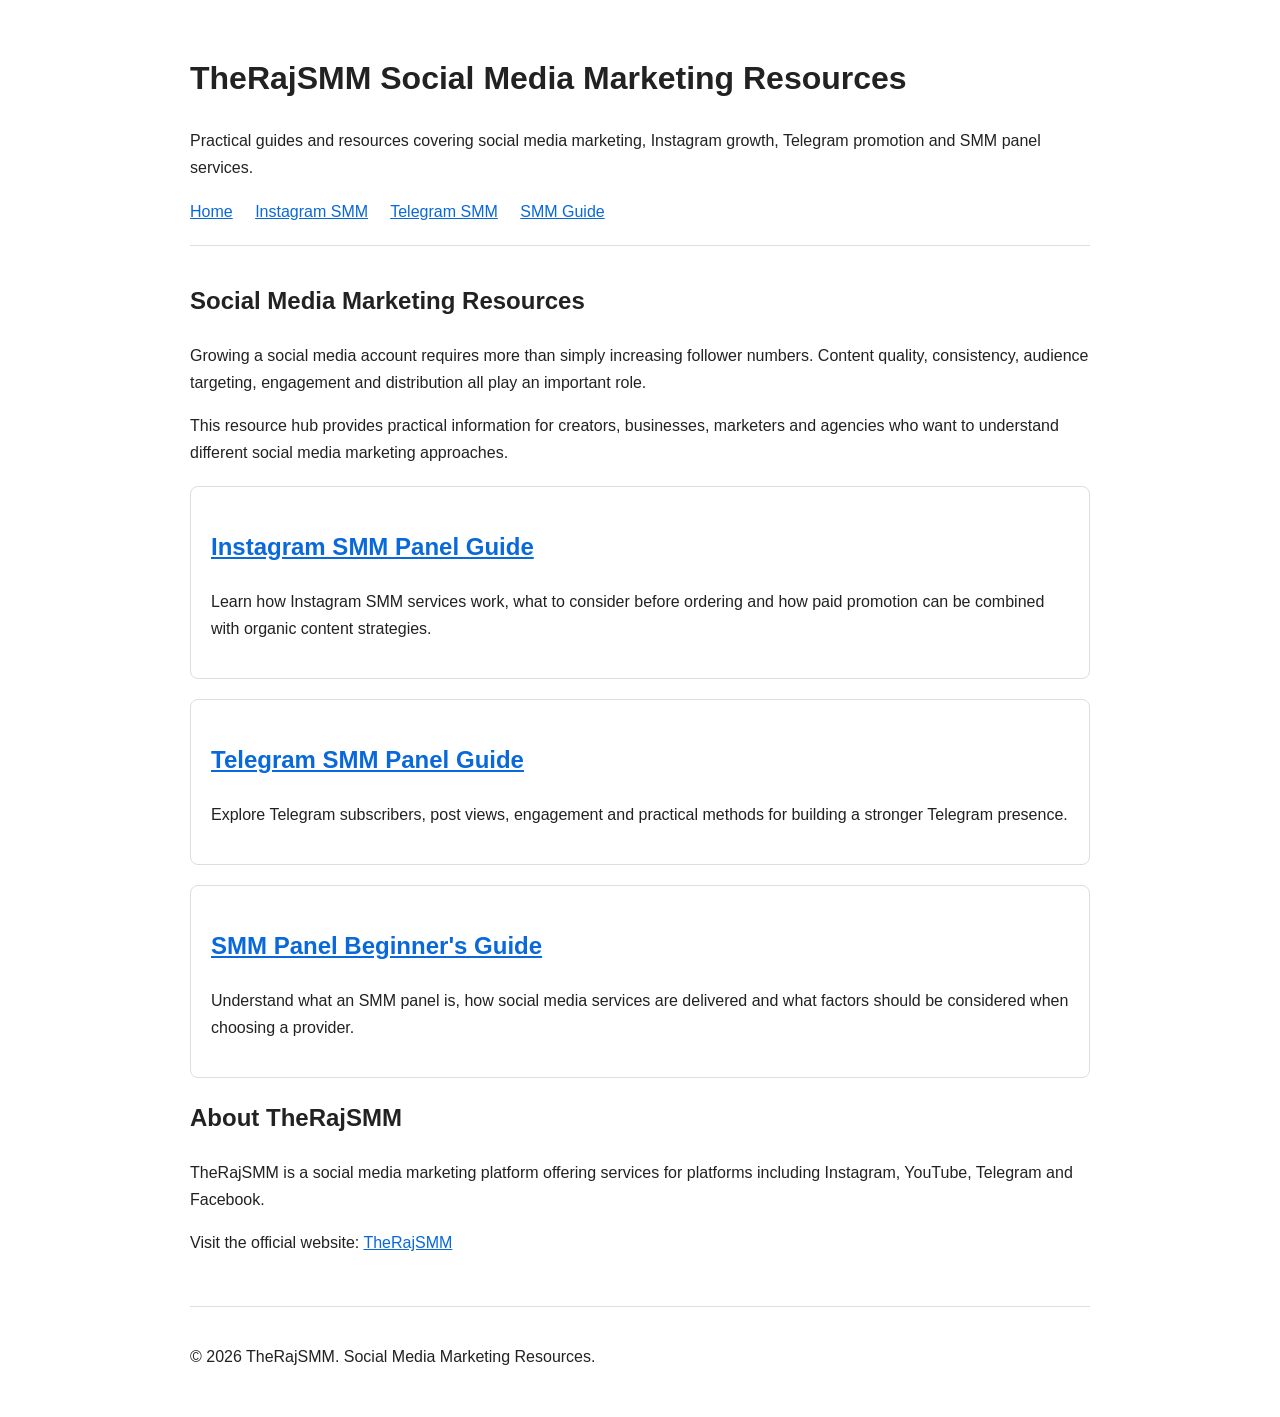
==== index.html @ 5d9beb20 "Create index.html" ====
<!DOCTYPE html>
<html lang="en">
<head>
    <meta charset="UTF-8">
    <meta name="viewport" content="width=device-width, initial-scale=1.0">

    <title>TheRajSMM – Social Media Marketing Resources</title>

    <meta name="description" content="TheRajSMM resource hub covering Instagram, Telegram and social media marketing strategies, SMM panel guides and practical growth resources.">

    <link rel="canonical" href="https://therajsmm.github.io/">

    <style>
        body {
            font-family: Arial, sans-serif;
            max-width: 900px;
            margin: auto;
            padding: 30px 20px;
            line-height: 1.7;
            color: #222;
        }

        header {
            padding-bottom: 20px;
            border-bottom: 1px solid #ddd;
        }

        nav a {
            margin-right: 18px;
        }

        article {
            margin-top: 35px;
        }

        .card {
            border: 1px solid #ddd;
            padding: 20px;
            margin: 20px 0;
            border-radius: 8px;
        }

        footer {
            margin-top: 50px;
            padding-top: 20px;
            border-top: 1px solid #ddd;
        }

        a {
            color: #0969da;
        }
    </style>
</head>

<body>

<header>
    <h1>TheRajSMM Social Media Marketing Resources</h1>

    <p>
        Practical guides and resources covering social media marketing,
        Instagram growth, Telegram promotion and SMM panel services.
    </p>

    <nav>
        <a href="index.html">Home</a>
        <a href="instagram-smm-panel.html">Instagram SMM</a>
        <a href="telegram-smm-panel.html">Telegram SMM</a>
        <a href="smm-panel-guide.html">SMM Guide</a>
    </nav>
</header>

<main>

    <article>
        <h2>Social Media Marketing Resources</h2>

        <p>
            Growing a social media account requires more than simply increasing
            follower numbers. Content quality, consistency, audience targeting,
            engagement and distribution all play an important role.
        </p>

        <p>
            This resource hub provides practical information for creators,
            businesses, marketers and agencies who want to understand different
            social media marketing approaches.
        </p>
    </article>

    <div class="card">
        <h2>
            <a href="instagram-smm-panel.html">
                Instagram SMM Panel Guide
            </a>
        </h2>

        <p>
            Learn how Instagram SMM services work, what to consider before
            ordering and how paid promotion can be combined with organic
            content strategies.
        </p>
    </div>

    <div class="card">
        <h2>
            <a href="telegram-smm-panel.html">
                Telegram SMM Panel Guide
            </a>
        </h2>

        <p>
            Explore Telegram subscribers, post views, engagement and practical
            methods for building a stronger Telegram presence.
        </p>
    </div>

    <div class="card">
        <h2>
            <a href="smm-panel-guide.html">
                SMM Panel Beginner's Guide
            </a>
        </h2>

        <p>
            Understand what an SMM panel is, how social media services are
            delivered and what factors should be considered when choosing a
            provider.
        </p>
    </div>

    <h2>About TheRajSMM</h2>

    <p>
        TheRajSMM is a social media marketing platform offering services for
        platforms including Instagram, YouTube, Telegram and Facebook.
    </p>

    <p>
        Visit the official website:
        <a href="https://therajsmm.com/" rel="noopener">
            TheRajSMM
        </a>
    </p>

</main>

<footer>
    <p>
        © 2026 TheRajSMM. Social Media Marketing Resources.
    </p>
</footer>

</body>
</html>
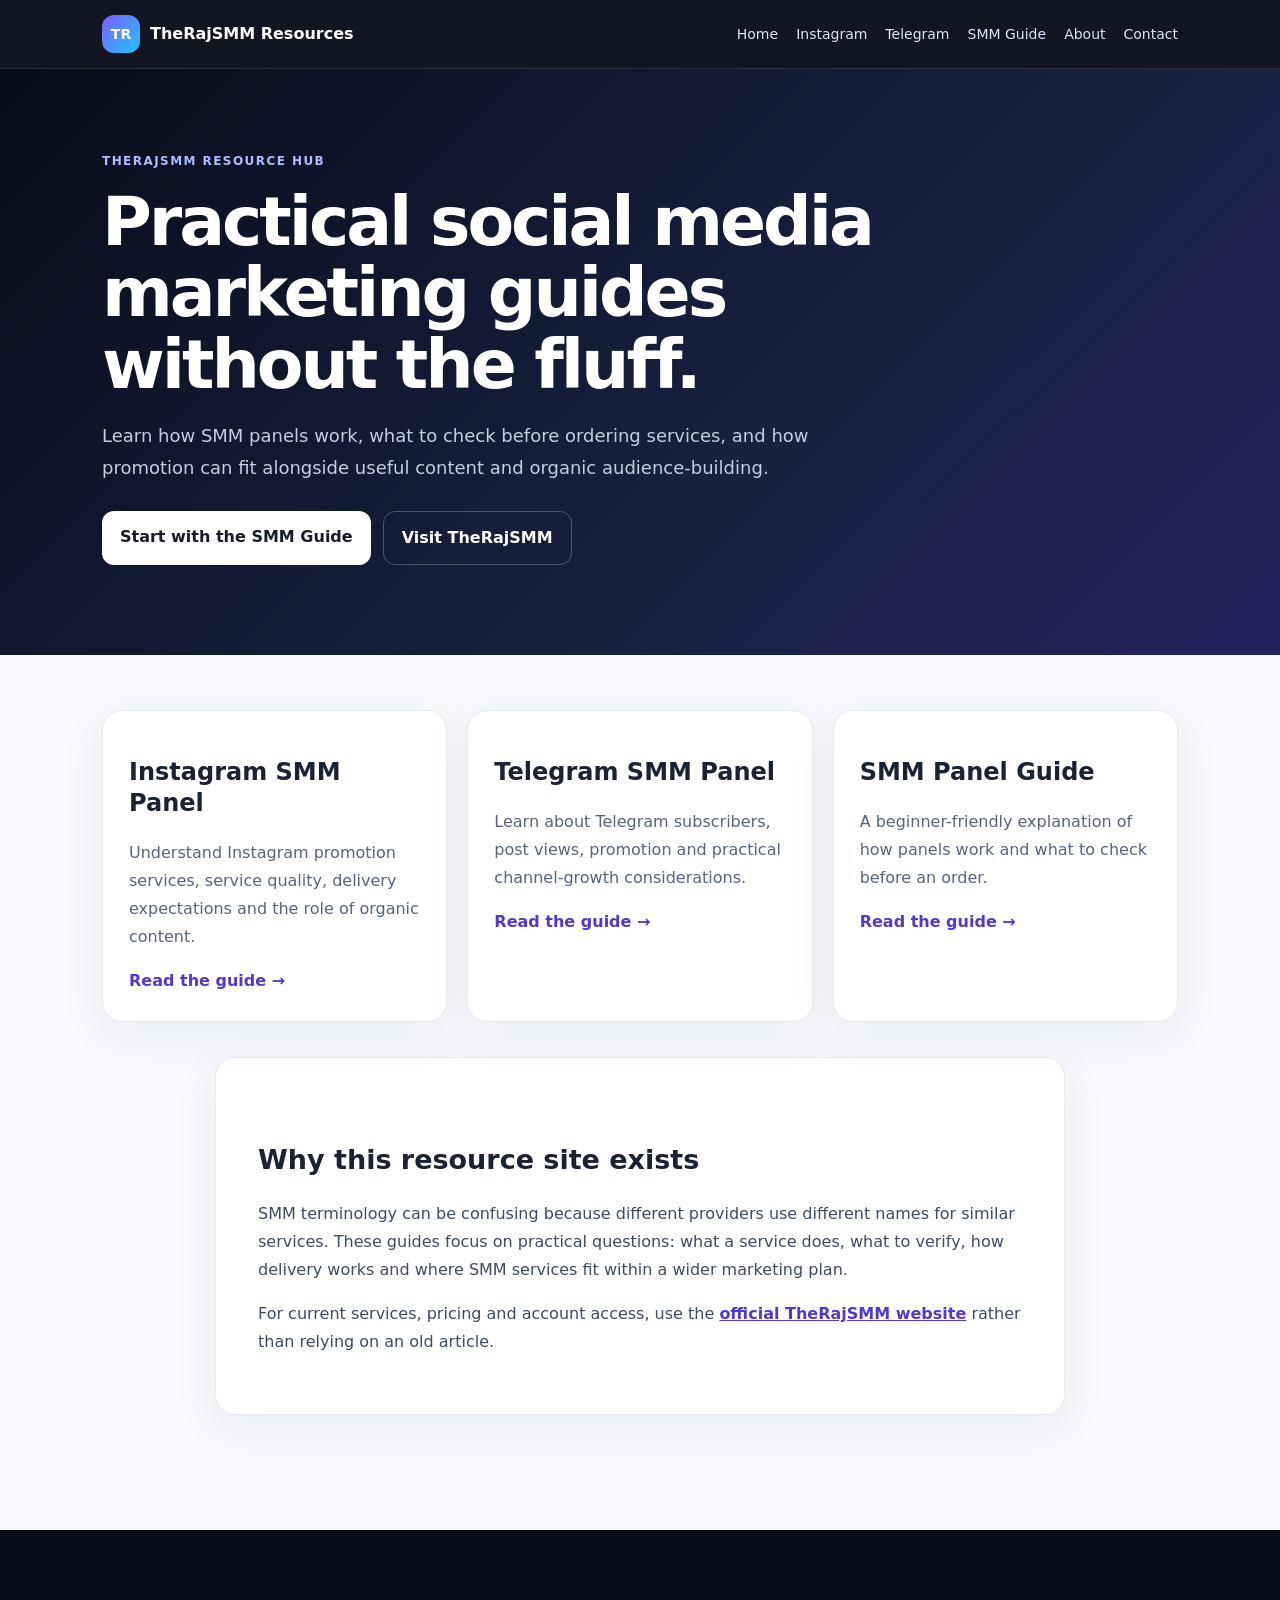
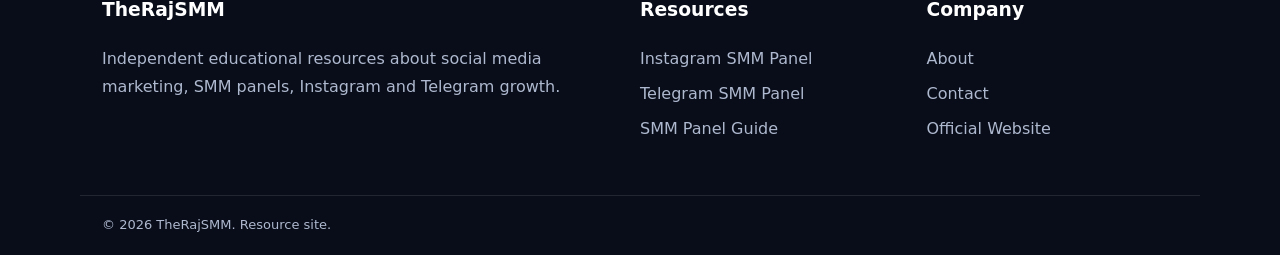
==== commit 9c6c5f5b: "Add files via upload" ====
--- a/index.html
+++ b/index.html
@@ -1,155 +1,5 @@
-<!DOCTYPE html>
-<html lang="en">
-<head>
-    <meta charset="UTF-8">
-    <meta name="viewport" content="width=device-width, initial-scale=1.0">
-
-    <title>TheRajSMM – Social Media Marketing Resources</title>
-
-    <meta name="description" content="TheRajSMM resource hub covering Instagram, Telegram and social media marketing strategies, SMM panel guides and practical growth resources.">
-
-    <link rel="canonical" href="https://therajsmm.github.io/">
-
-    <style>
-        body {
-            font-family: Arial, sans-serif;
-            max-width: 900px;
-            margin: auto;
-            padding: 30px 20px;
-            line-height: 1.7;
-            color: #222;
-        }
-
-        header {
-            padding-bottom: 20px;
-            border-bottom: 1px solid #ddd;
-        }
-
-        nav a {
-            margin-right: 18px;
-        }
-
-        article {
-            margin-top: 35px;
-        }
-
-        .card {
-            border: 1px solid #ddd;
-            padding: 20px;
-            margin: 20px 0;
-            border-radius: 8px;
-        }
-
-        footer {
-            margin-top: 50px;
-            padding-top: 20px;
-            border-top: 1px solid #ddd;
-        }
-
-        a {
-            color: #0969da;
-        }
-    </style>
-</head>
-
-<body>
-
-<header>
-    <h1>TheRajSMM Social Media Marketing Resources</h1>
-
-    <p>
-        Practical guides and resources covering social media marketing,
-        Instagram growth, Telegram promotion and SMM panel services.
-    </p>
-
-    <nav>
-        <a href="index.html">Home</a>
-        <a href="instagram-smm-panel.html">Instagram SMM</a>
-        <a href="telegram-smm-panel.html">Telegram SMM</a>
-        <a href="smm-panel-guide.html">SMM Guide</a>
-    </nav>
-</header>
-
-<main>
-
-    <article>
-        <h2>Social Media Marketing Resources</h2>
-
-        <p>
-            Growing a social media account requires more than simply increasing
-            follower numbers. Content quality, consistency, audience targeting,
-            engagement and distribution all play an important role.
-        </p>
-
-        <p>
-            This resource hub provides practical information for creators,
-            businesses, marketers and agencies who want to understand different
-            social media marketing approaches.
-        </p>
-    </article>
-
-    <div class="card">
-        <h2>
-            <a href="instagram-smm-panel.html">
-                Instagram SMM Panel Guide
-            </a>
-        </h2>
-
-        <p>
-            Learn how Instagram SMM services work, what to consider before
-            ordering and how paid promotion can be combined with organic
-            content strategies.
-        </p>
-    </div>
-
-    <div class="card">
-        <h2>
-            <a href="telegram-smm-panel.html">
-                Telegram SMM Panel Guide
-            </a>
-        </h2>
-
-        <p>
-            Explore Telegram subscribers, post views, engagement and practical
-            methods for building a stronger Telegram presence.
-        </p>
-    </div>
-
-    <div class="card">
-        <h2>
-            <a href="smm-panel-guide.html">
-                SMM Panel Beginner's Guide
-            </a>
-        </h2>
-
-        <p>
-            Understand what an SMM panel is, how social media services are
-            delivered and what factors should be considered when choosing a
-            provider.
-        </p>
-    </div>
-
-    <h2>About TheRajSMM</h2>
-
-    <p>
-        TheRajSMM is a social media marketing platform offering services for
-        platforms including Instagram, YouTube, Telegram and Facebook.
-    </p>
-
-    <p>
-        Visit the official website:
-        <a href="https://therajsmm.com/" rel="noopener">
-            TheRajSMM
-        </a>
-    </p>
-
-</main>
-
-<footer>
-    <p>
-        © 2026 TheRajSMM. Social Media Marketing Resources.
-    </p>
-</footer>
-
-</body>
-</html>
+<!doctype html><html lang="en"><head><meta charset="utf-8"><meta name="viewport" content="width=device-width,initial-scale=1"><title>TheRajSMM Resources | Social Media Marketing Guides</title><meta name="description" content="Practical educational resources about SMM panels, Instagram marketing, Telegram growth and social media promotion."><link rel="canonical" href="https://therajsmm.github.io/"><link rel="icon" href="favicon.svg"><link rel="stylesheet" href="style.css"></head><body>
+<header class="site-header"><nav class="nav"><a class="brand" href="index.html"><span class="brand-mark">TR</span>TheRajSMM Resources</a><div class="nav-links"><a href="index.html">Home</a><a href="instagram-smm-panel.html">Instagram</a><a href="telegram-smm-panel.html">Telegram</a><a href="smm-panel-guide.html">SMM Guide</a><a href="about.html">About</a><a href="contact.html">Contact</a></div></nav></header>
+<section class="hero"><div class="hero-inner"><div class="eyebrow">TheRajSMM Resource Hub</div><h1>Practical social media marketing guides without the fluff.</h1><p>Learn how SMM panels work, what to check before ordering services, and how promotion can fit alongside useful content and organic audience-building.</p><div class="buttons"><a class="btn btn-primary" href="smm-panel-guide.html">Start with the SMM Guide</a><a class="btn btn-secondary" href="https://therajsmm.com/">Visit TheRajSMM</a></div></div></section>
+<main class="container"><div class="grid"><article class="card"><h2>Instagram SMM Panel</h2><p>Understand Instagram promotion services, service quality, delivery expectations and the role of organic content.</p><a href="instagram-smm-panel.html">Read the guide →</a></article><article class="card"><h2>Telegram SMM Panel</h2><p>Learn about Telegram subscribers, post views, promotion and practical channel-growth considerations.</p><a href="telegram-smm-panel.html">Read the guide →</a></article><article class="card"><h2>SMM Panel Guide</h2><p>A beginner-friendly explanation of how panels work and what to check before an order.</p><a href="smm-panel-guide.html">Read the guide →</a></article></div><div class="article" style="margin-top:35px"><h2>Why this resource site exists</h2><p>SMM terminology can be confusing because different providers use different names for similar services. These guides focus on practical questions: what a service does, what to verify, how delivery works and where SMM services fit within a wider marketing plan.</p><p>For current services, pricing and account access, use the <a href="https://therajsmm.com/">official TheRajSMM website</a> rather than relying on an old article.</p></div></main>
+<footer><div class="footer-inner"><div><h3>TheRajSMM</h3><p>Independent educational resources about social media marketing, SMM panels, Instagram and Telegram growth.</p></div><div><h3>Resources</h3><a href="instagram-smm-panel.html">Instagram SMM Panel</a><a href="telegram-smm-panel.html">Telegram SMM Panel</a><a href="smm-panel-guide.html">SMM Panel Guide</a></div><div><h3>Company</h3><a href="about.html">About</a><a href="contact.html">Contact</a><a href="https://therajsmm.com/">Official Website</a></div></div><div class="footer-bottom">© 2026 TheRajSMM. Resource site.</div></footer></body></html>
--- a/style.css
+++ b/style.css
@@ -0,0 +1 @@
+:root{--dark:#080d19;--dark2:#182343;--primary:#7c5cff;--cyan:#22c7ff;--text:#1a2235;--muted:#667085;--border:#e6eaf2;--max:1120px}*{box-sizing:border-box}html{scroll-behavior:smooth}body{margin:0;font-family:Inter,system-ui,-apple-system,"Segoe UI",sans-serif;color:var(--text);line-height:1.75;background:#f7f9fc}a{color:#5137d8}.site-header{background:rgba(8,13,25,.96);color:#fff;position:sticky;top:0;z-index:20;border-bottom:1px solid rgba(255,255,255,.1);backdrop-filter:blur(14px)}.nav{max-width:var(--max);margin:auto;padding:15px 22px;display:flex;align-items:center;justify-content:space-between;gap:20px}.brand{display:flex;align-items:center;gap:10px;color:#fff;text-decoration:none;font-weight:800}.brand-mark{width:38px;height:38px;border-radius:12px;display:grid;place-items:center;background:linear-gradient(135deg,var(--primary),var(--cyan));font-size:14px}.nav-links{display:flex;gap:18px;flex-wrap:wrap}.nav-links a{color:#dce4fb;text-decoration:none;font-size:14px}.hero{background:linear-gradient(135deg,var(--dark),var(--dark2) 65%,#27215e);color:#fff}.hero-inner{max-width:var(--max);margin:auto;padding:82px 22px 90px}.eyebrow{color:#aebdff;font-weight:800;text-transform:uppercase;letter-spacing:.12em;font-size:12px}.hero h1{font-size:clamp(38px,6vw,68px);line-height:1.05;max-width:900px;margin:14px 0 20px;letter-spacing:-.045em}.hero p{max-width:760px;color:#c5cee1;font-size:18px}.buttons{display:flex;gap:12px;flex-wrap:wrap;margin-top:28px}.btn{display:inline-block;text-decoration:none;padding:12px 18px;border-radius:12px;font-weight:750}.btn-primary{background:#fff;color:#171c2c}.btn-secondary{border:1px solid rgba(255,255,255,.25);color:#fff}.container{max-width:var(--max);margin:auto;padding:55px 22px}.grid{display:grid;grid-template-columns:repeat(3,1fr);gap:20px}.card,.article{background:#fff;border:1px solid var(--border);border-radius:20px;box-shadow:0 12px 50px rgba(22,35,63,.06)}.card{padding:26px}.card h2{line-height:1.3}.card p{color:#58647a}.card a{font-weight:750;text-decoration:none}.article{max-width:850px;margin:auto;padding:42px}.article h1{font-size:clamp(34px,5vw,52px);line-height:1.1;letter-spacing:-.04em}.article h2{font-size:27px;line-height:1.3;margin-top:42px}.article p,.article li{color:#3f4b61}.article a{font-weight:650}.note{background:#f2f5ff;border-left:4px solid var(--primary);padding:18px 20px;border-radius:10px;margin:24px 0}.page-title{max-width:850px;margin:auto;padding:55px 22px 10px}.page-title h1{font-size:48px;line-height:1.1;letter-spacing:-.04em}.page-title p{color:var(--muted)}.breadcrumb{font-size:13px;color:#718096;margin-bottom:20px}footer{background:var(--dark);color:#aeb8ce;margin-top:60px}.footer-inner{max-width:var(--max);margin:auto;padding:45px 22px;display:grid;grid-template-columns:2fr 1fr 1fr;gap:35px}.footer-inner h3{color:#fff}.footer-inner a{display:block;color:#aeb8ce;text-decoration:none;margin:7px 0}.footer-bottom{max-width:var(--max);margin:auto;padding:18px 22px;border-top:1px solid rgba(255,255,255,.1);font-size:13px}@media(max-width:800px){.nav{align-items:flex-start;flex-direction:column}.grid{grid-template-columns:1fr}.article{padding:26px}.page-title h1{font-size:38px}.footer-inner{grid-template-columns:1fr}}
